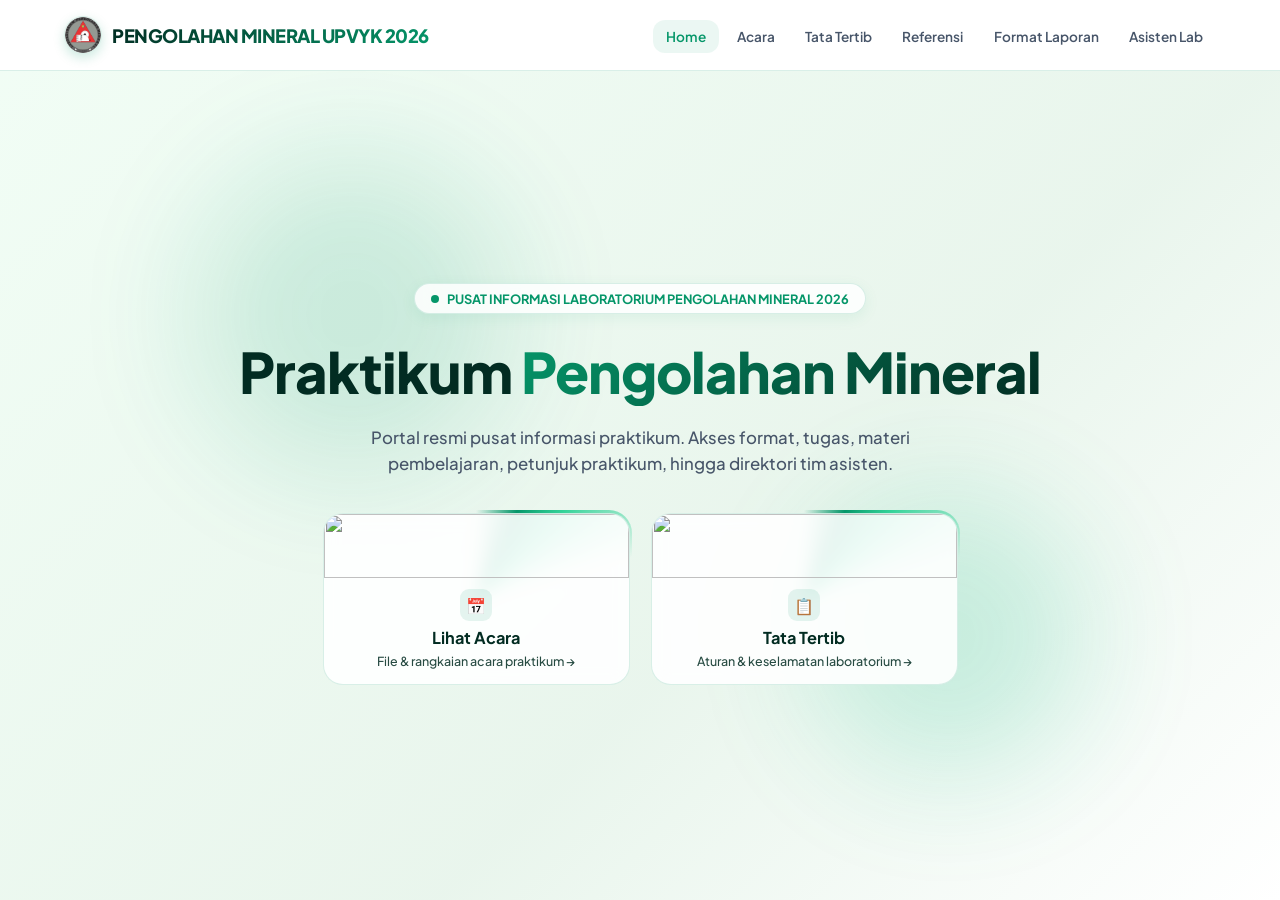
==== index.html @ bc13fc2a "Add files via upload" ====
<!DOCTYPE html>
<html lang="id">
<head>
  <meta charset="UTF-8">
  <meta name="viewport" content="width=device-width, initial-scale=1.0">
  <link rel="icon" type="png" href="logo.png">
  <title>lAB PM 2026</title>

  <!-- Google Fonts: Plus Jakarta Sans -->
  <link rel="preconnect" href="https://fonts.googleapis.com">
  <link rel="preconnect" href="https://fonts.gstatic.com" crossorigin>
  <link href="https://fonts.googleapis.com/css2?family=Plus+Jakarta+Sans:wght@300;400;500;600;700;800&display=swap" rel="stylesheet">

  <!-- CSS terpisah: common.css (nav & dasar, seragam di semua halaman) + index.css (khusus halaman ini) -->
  <link rel="stylesheet" href="css/common.css">
  <link rel="stylesheet" href="css/index.css">
</head>
<body>

  <div class="app-container">
    <!-- NAVBAR (markup seragam di semua halaman) -->
    <header class="top-header">
      <div class="nav-container">
        <a href="index.html" class="brand">
          <div class="brand-logo"><img src="logo.png" alt="Logo Laboratorium Pengolahan Mineral"></div>
          <span>PENGOLAHAN MINERAL UPVYK 2026</span>
        </a>

        <button class="nav-toggle" id="navToggle" aria-label="Buka menu navigasi">
          <span></span><span></span><span></span>
        </button>

        <nav id="mainNav">
          <ul>
            <li><a href="index.html" class="active">Home</a></li>
            <li><a href="acara.html">Acara</a></li>
            <li><a href="tata_tertib.html">Tata Tertib</a></li>
            <li><a href="refrensi.html">Referensi</a></li>
            <li><a href="format_laporan.html">Format Laporan</a></li>
            <li><a href="asiste_lab.html">Asisten Lab</a></li>
          </ul>
        </nav>
      </div>
    </header>

    <!-- HERO SECTION FIT LAYAR -->
    <main class="hero-section">
      <!-- Orbs Animasi Bergerak di Background -->
      <div class="animated-orb orb-1"></div>
      <div class="animated-orb orb-2"></div>

      <div class="hero-container">
        <div class="hero-badge">
          <span class="dot"></span> PUSAT INFORMASI LABORATORIUM PENGOLAHAN MINERAL 2026
        </div>

        <h1 class="hero-title">
          Praktikum <span>Pengolahan Mineral</span>
        </h1>

        <p class="hero-desc">
          Portal resmi pusat informasi praktikum. Akses format, tugas, materi pembelajaran, petunjuk praktikum, hingga direktori tim asisten.
        </p>

        <div class="hero-actions">
          <div class="action-card-glow">
            <a href="acara.html" class="action-card action-card-secondary">
              <div class="action-card-media">
                <img src="https://images.unsplash.com/photo-1600363503477-a8d1d6d57dfc?q=80&w=2022&auto=format&fit=crop&ixlib=rb-4.1.0&ixid=M3wxMjA3fDB8MHxwaG90by1wYWdlfHx8fGVufDB8fHx8fA%3D%3D" alt="" loading="lazy">
              </div>
              <div class="action-card-content">
                <span class="action-card-icon">📅</span>
                <span class="action-card-body">
                  <span class="action-card-title">Lihat Acara</span>
                  <span class="action-card-desc">File & rangkaian acara praktikum  →</span>
                </span>
              </div>
            </a>
          </div>
          <div class="action-card-glow">
            <a href="tata_tertib.html" class="action-card action-card-secondary">
              <div class="action-card-media">
                <img src="https://images.unsplash.com/photo-1562240020-ce31ccb0fa7d?q=80&w=1974&auto=format&fit=crop&ixlib=rb-4.1.0&ixid=M3wxMjA3fDB8MHxwaG90by1wYWdlfHx8fGVufDB8fHx8fA%3D%3D" alt="" loading="lazy">
              </div>
              <div class="action-card-content">
                <span class="action-card-icon">📋</span>
                <span class="action-card-body">
                  <span class="action-card-title">Tata Tertib</span>
                  <span class="action-card-desc">Aturan & keselamatan laboratorium  →</span>
                </span>
              </div>
            </a>
          </div>
        </div>
      </div>
    </main>
  </div>

  <script src="js/common.js"></script>
</body>
</html>
---- css/common.css ----
/* =========================================================
   COMMON.CSS
   Dipakai oleh SEMUA halaman MineralLab 2026.
   Berisi: reset, variabel warna, layout dasar, dan NAVBAR
   yang kini seragam di setiap halaman (index, acara,
   tata_tertib, refrensi, format_laporan, asiste_lab).
   ========================================================= */

* {
  margin: 0;
  padding: 0;
  box-sizing: border-box;
}

:root {
  --primary-green: #059669;
  --dark-green: #022c22;
  --mint-bg: #f0fdf4;
  --mint-soft: #e6f4ea;

  --gradient-main: linear-gradient(135deg, #059669 0%, #022c22 100%);
  --gradient-text: linear-gradient(135deg, #022c22 0%, #059669 100%);
  --gradient-ig: linear-gradient(45deg, #f09433 0%, #e6683c 25%, #dc2743 50%, #cc2366 75%, #bc1888 100%);

  --text-main: #0f172a;
  --text-muted: #475569;
  --white: #ffffff;
  --border-color: rgba(5, 150, 105, 0.15);

  --radius-sm: 12px;
  --radius-md: 20px;
  --radius-lg: 24px;
  --shadow-soft: 0 10px 30px -10px rgba(5, 150, 105, 0.08);
  --shadow-hover: 0 20px 35px -10px rgba(5, 150, 105, 0.18);
}

html, body {
  min-height: 100vh;
  width: 100%;
  background-color: var(--white);
  color: var(--text-main);
  font-family: 'Plus Jakarta Sans', sans-serif;
  -webkit-font-smoothing: antialiased;
  overflow-x: hidden;
}

.app-container {
  min-height: 100vh;
  display: flex;
  flex-direction: column;
  position: relative;
}

/* =========================================================
   NAVBAR (SERAGAM DI SEMUA HALAMAN)
   ========================================================= */

.top-header {
  position: sticky;
  top: 0;
  z-index: 100;
  background: rgba(255, 255, 255, 0.9);
  backdrop-filter: blur(12px);
  -webkit-backdrop-filter: blur(12px);
  border-bottom: 1px solid var(--border-color);
}

.nav-container {
  max-width: 1200px;
  margin: 0 auto;
  display: flex;
  justify-content: space-between;
  align-items: center;
  padding: 1rem 1.5rem;
  gap: 1rem;
}

.brand {
  display: flex;
  align-items: center;
  gap: 10px;
  font-weight: 800;
  font-size: 1.15rem;
  color: var(--dark-green);
  text-decoration: none;
  letter-spacing: -0.5px;
  flex-shrink: 0;
}

.brand-logo {
  width: 38px;
  height: 38px;
  flex-shrink: 0;
  background: var(--white);
  border-radius: 50%;
  display: flex;
  align-items: center;
  justify-content: center;
  overflow: hidden;
  color: var(--white);
  font-size: 1rem;
  box-shadow: 0 4px 12px rgba(5, 150, 105, 0.2);
  border: 1px solid var(--border-color);
}

.brand-logo img {
  width: 100%;
  height: 100%;
  object-fit: contain;
  display: block;
}

.brand span {
  background: var(--gradient-text);
  -webkit-background-clip: text;
  -webkit-text-fill-color: transparent;
}

nav {
  max-width: 100%;
}

.nav-toggle {
  display: none;
  flex-direction: column;
  justify-content: center;
  align-items: center;
  gap: 5px;
  width: 40px;
  height: 40px;
  background: rgba(5, 150, 105, 0.08);
  border: none;
  border-radius: var(--radius-sm);
  cursor: pointer;
  flex-shrink: 0;
}

.nav-toggle span {
  display: block;
  width: 20px;
  height: 2px;
  background: var(--primary-green);
  border-radius: 2px;
  transition: all 0.3s cubic-bezier(0.16, 1, 0.3, 1);
}

.nav-toggle.active span:nth-child(1) { transform: translateY(7px) rotate(45deg); }
.nav-toggle.active span:nth-child(2) { opacity: 0; }
.nav-toggle.active span:nth-child(3) { transform: translateY(-7px) rotate(-45deg); }

nav ul {
  display: flex;
  list-style: none;
  gap: 0.3rem;
  align-items: center;
}

nav a {
  text-decoration: none;
  color: var(--text-muted);
  padding: 0.5rem 0.8rem;
  font-weight: 600;
  font-size: 0.85rem;
  border-radius: var(--radius-sm);
  transition: all 0.2s ease;
  white-space: nowrap;
}

nav a:hover, nav a.active {
  color: var(--primary-green);
  background: rgba(5, 150, 105, 0.08);
}

/* =========================================================
   ELEMEN ANIMASI BACKGROUND (dipakai semua halaman)
   ========================================================= */

.animated-orb {
  position: absolute;
  border-radius: 50%;
  filter: blur(60px);
  z-index: 1;
  pointer-events: none;
  opacity: 0.5;
}

@keyframes floatOrb1 {
  0% { transform: translate(0, 0) scale(1); }
  50% { transform: translate(30px, -20px) scale(1.08); }
  100% { transform: translate(-15px, 15px) scale(0.95); }
}

@keyframes floatOrb2 {
  0% { transform: translate(0, 0) scale(1); }
  50% { transform: translate(-30px, 20px) scale(1.1); }
  100% { transform: translate(20px, -15px) scale(0.9); }
}

@keyframes fadeIn {
  from { opacity: 0; transform: translateY(10px); }
  to { opacity: 1; transform: translateY(0); }
}

@keyframes fadeInUp {
  from { opacity: 0; transform: translateY(20px); }
  to { opacity: 1; transform: translateY(0); }
}

/* =========================================================
   NAVBAR RESPONSIVE (SERAGAM)
   Nav di-scroll horizontal di layar kecil, TIDAK wrap
   ke banyak baris, supaya rapi & konsisten di semua halaman.
   ========================================================= */

@media (max-width: 768px) {
  .nav-container {
    flex-direction: row;
    flex-wrap: wrap;
    justify-content: space-between;
    align-items: center;
    padding: 0.75rem 1rem;
  }

  .nav-toggle {
    display: flex;
  }

  .brand {
    font-size: 0.95rem;
  }

  nav {
    order: 3;
    width: 100%;
    max-height: 0;
    overflow: hidden;
    transition: max-height 0.35s cubic-bezier(0.16, 1, 0.3, 1);
  }

  nav.nav-open {
    max-height: 400px;
    margin-top: 0.75rem;
  }

  nav ul {
    flex-direction: column;
    align-items: stretch;
    width: 100%;
    gap: 0.3rem;
    padding-bottom: 0.5rem;
  }

  nav a {
    display: block;
    width: 100%;
    text-align: center;
    padding: 0.7rem 0.8rem;
    font-size: 0.85rem;
  }
}

@media (max-width: 420px) {
  .brand span {
    display: inline;
  }
}
---- css/index.css ----
/* =========================================================
   INDEX.CSS — khusus halaman Home
   ========================================================= */

/* Kunci tampilan "satu layar penuh" hanya untuk layar besar (tablet ke atas).
   Di HP, tinggi dibiarkan menyesuaikan konten agar tidak terpotong/ada ruang kosong. */
@media (min-width: 769px) {
  html, body {
    height: 100vh;
    overflow: hidden;
  }
  .app-container {
    height: 100vh;
  }
}

/* HERO SECTION (FIT TO SCREEN) */
.hero-section {
  flex: 1;
  flex-shrink: 0;
  position: relative;
  display: flex;
  align-items: center;
  justify-content: center;
  padding: clamp(2.5rem, 8vw, 4rem) clamp(1.25rem, 4vw, 2rem);
  /* Overlay foto + latar hijau keputihan lembut */
  background:
    linear-gradient(135deg, rgba(240, 253, 244, 0.93) 0%, rgba(230, 244, 234, 0.88) 60%, rgba(255, 255, 255, 0.96) 100%),
    url('https://images.unsplash.com/photo-1600363503477-a8d1d6d57dfc?q=80https://images.unsplash.com/photo-1581091226825-a6a2a5aee158?auto=format&fit=crop&q=80&w=1800w=2022https://images.unsplash.com/photo-1581091226825-a6a2a5aee158?auto=format&fit=crop&q=80&w=1800auto=formathttps://images.unsplash.com/photo-1581091226825-a6a2a5aee158?auto=format&fit=crop&q=80&w=1800fit=crophttps://images.unsplash.com/photo-1581091226825-a6a2a5aee158?auto=format&fit=crop&q=80&w=1800ixlib=rb-4.1.0https://images.unsplash.com/photo-1581091226825-a6a2a5aee158?auto=format&fit=crop&q=80&w=1800ixid=M3wxMjA3fDB8MHxwaG90by1wYWdlfHx8fGVufDB8fHx8fA%3D%3D') center/cover no-repeat;
  overflow: hidden;
}

.orb-1 {
  width: clamp(180px, 40vw, 320px);
  height: clamp(180px, 40vw, 320px);
  background: rgba(5, 150, 105, 0.25);
  top: 10%;
  left: 15%;
  opacity: 0.6;
  animation: floatOrb1 12s infinite ease-in-out alternate;
}

.orb-2 {
  width: clamp(160px, 35vw, 280px);
  height: clamp(160px, 35vw, 280px);
  background: rgba(16, 185, 129, 0.3);
  bottom: 15%;
  right: 15%;
  opacity: 0.6;
  animation: floatOrb2 10s infinite ease-in-out alternate;
}

.hero-container {
  max-width: 820px;
  margin: 0 auto;
  text-align: center;
  position: relative;
  z-index: 2;
  display: flex;
  flex-direction: column;
  align-items: center;
}

/* ANIMASI BADGE PULSE */
.hero-badge {
  display: inline-flex;
  align-items: center;
  gap: 8px;
  background: rgba(255, 255, 255, 0.85);
  border: 1px solid var(--border-color);
  padding: 0.4rem 1rem;
  border-radius: 100px;
  font-size: clamp(0.65rem, 2vw, 0.8rem);
  font-weight: 700;
  color: var(--primary-green);
  margin-bottom: clamp(1rem, 3vw, 1.5rem);
  box-shadow: 0 4px 15px rgba(5, 150, 105, 0.08);
  backdrop-filter: blur(8px);
  animation: fadeIn 0.6s ease;
  text-align: center;
  max-width: 100%;
}

.hero-badge .dot {
  width: 8px;
  height: 8px;
  background: var(--primary-green);
  border-radius: 50%;
  box-shadow: 0 0 0 0 rgba(5, 150, 105, 0.7);
  animation: pulseDot 2s infinite;
}

.hero-title {
  font-size: clamp(1.9rem, 6vw, 3.5rem);
  font-weight: 800;
  line-height: 1.2;
  letter-spacing: -1px;
  color: var(--dark-green);
  margin-bottom: clamp(0.8rem, 2vw, 1.2rem);
  animation: fadeInUp 0.8s ease;
}

.hero-title span {
  background: var(--gradient-main);
  -webkit-background-clip: text;
  -webkit-text-fill-color: transparent;
}

.hero-desc {
  font-size: clamp(0.85rem, 2.2vw, 1.05rem);
  color: var(--text-muted);
  line-height: 1.6;
  margin-bottom: clamp(1.25rem, 3vw, 2rem);
  max-width: 620px;
  font-weight: 500;
  animation: fadeInUp 0.8s ease 0.2s both;
}

.hero-actions {
  display: grid;
  grid-template-columns: repeat(2, minmax(0, 1fr));
  gap: 1rem;
  width: 100%;
  max-width: 640px;
  animation: fadeInUp 0.8s ease 0.4s both;
}

.action-card-glow {
  position: relative;
  border-radius: calc(var(--radius-md) + 3px);
  padding: 2.5px;
  overflow: hidden;
  isolation: isolate;
}

.action-card-glow::before {
  content: '';
  position: absolute;
  inset: -60%;
  background: conic-gradient(
    from 0deg,
    transparent 0deg,
    var(--primary-green) 25deg,
    #34d399 45deg,
    transparent 75deg,
    transparent 360deg
  );
  animation: spinBorder 3.5s linear infinite;
}

@keyframes spinBorder {
  to { transform: rotate(360deg); }
}

.action-card {
  position: relative;
  z-index: 1;
  display: flex;
  flex-direction: column;
  border-radius: var(--radius-md);
  overflow: hidden;
  text-decoration: none;
  text-align: left;
  transition: all 0.3s cubic-bezier(0.16, 1, 0.3, 1);
}

.action-card-media {
  position: relative;
  width: 100%;
  height: 64px;
  overflow: hidden;
  flex-shrink: 0;
}

.action-card-media img {
  width: 100%;
  height: 100%;
  object-fit: cover;
  display: block;
  transition: transform 0.4s ease;
}

.action-card:hover .action-card-media img {
  transform: scale(1.06);
}

.action-card-content {
  display: flex;
  flex-direction: column;
  align-items: center;
  text-align: center;
  gap: 0.4rem;
  padding: 0.7rem 1rem 0.85rem;
}

.action-card-icon {
  flex-shrink: 0;
  width: 32px;
  height: 32px;
  border-radius: 9px;
  display: flex;
  align-items: center;
  justify-content: center;
  font-size: 1rem;
}

.action-card-body {
  display: flex;
  flex-direction: column;
  align-items: center;
  gap: 4px;
  min-width: 0;
}

.action-card-title {
  font-weight: 700;
  font-size: 1.02rem;
}

.action-card-desc {
  font-size: 0.78rem;
  font-weight: 500;
  line-height: 1.45;
  opacity: 0.85;
}

.action-card-arrow {
  margin-top: 0.2rem;
  align-self: center;
  font-size: 1.2rem;
  flex-shrink: 0;
  transition: transform 0.3s ease;
}

.action-card:hover .action-card-arrow {
  transform: translateX(4px);
}

.action-card-primary {
  background: var(--gradient-main);
  color: var(--white);
  box-shadow: 0 10px 25px -5px rgba(5, 150, 105, 0.3);
}

.action-card-primary .action-card-icon {
  background: rgba(255, 255, 255, 0.18);
}

.action-card-primary .action-card-desc {
  color: rgba(255, 255, 255, 0.85);
}

.action-card-primary:hover {
  transform: translateY(-3px);
  box-shadow: 0 15px 30px -5px rgba(5, 150, 105, 0.4);
}

.action-card-secondary {
  background: rgba(255, 255, 255, 0.9);
  color: var(--dark-green);
  border: 1px solid var(--border-color);
  backdrop-filter: blur(8px);
}

.action-card-secondary .action-card-icon {
  background: rgba(5, 150, 105, 0.1);
  color: var(--primary-green);
}

.action-card-secondary:hover {
  background: var(--white);
  border-color: rgba(5, 150, 105, 0.4);
  transform: translateY(-3px);
}

@keyframes pulseDot {
  0% {
    transform: scale(0.95);
    box-shadow: 0 0 0 0 rgba(5, 150, 105, 0.7);
  }
  70% {
    transform: scale(1);
    box-shadow: 0 0 0 8px rgba(5, 150, 105, 0);
  }
  100% {
    transform: scale(0.95);
    box-shadow: 0 0 0 0 rgba(5, 150, 105, 0);
  }
}

/* RESPONSIVE */
@media (max-width: 768px) {
  /* Di HP, .app-container hanya punya min-height: 100vh (aturan
     min-width: 769px di atas tidak berlaku di sini), sehingga
     .hero-section (flex: 1) bisa lebih tinggi dari kontennya sendiri.
     align-items: center pada kondisi ini membuat hero-container
     "terjebak" di tengah ruang kosong tersebut, bukan di atas.
     Maka di mobile kita pindah ke flex-start supaya konten selalu
     mulai dari atas, tetap fleksibel mengikuti tinggi konten apa pun
     ukuran layarnya. */
  .hero-section {
    align-items: flex-start;
    padding-top: clamp(2rem, 10vw, 3rem);
    padding-bottom: clamp(2rem, 10vw, 3rem);
  }

  /* Card di-stack 1 kolom, tinggi mengikuti konten (tidak dipaksa
     dengan min-height) supaya seringkas mungkin, dan hero-section
     punya padding-bottom sebagai ruang aman agar card kedua
     (secondary) tidak terlihat terpotong. */
  .hero-actions {
    grid-template-columns: 1fr;
    gap: 0.75rem;
  }

  .action-card-media {
    height: 56px;
  }

  .action-card-title {
    font-size: 0.98rem;
  }

  .action-card-desc {
    font-size: 0.76rem;
  }
}

@media (max-width: 420px) {
  .hero-badge { font-size: 0.62rem; padding: 0.35rem 0.8rem; }
}
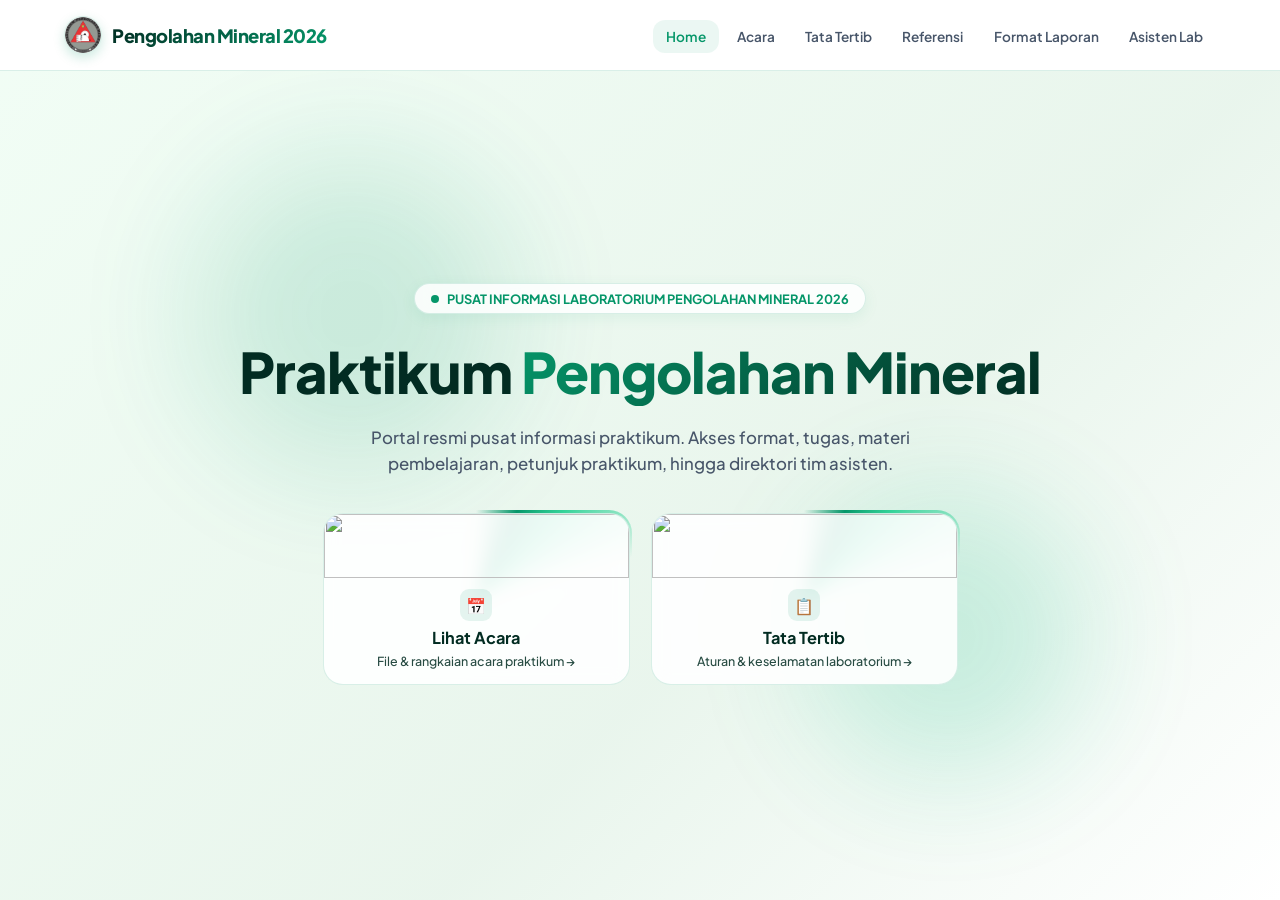
==== commit 2d36ab17: "Add files via upload" ====
--- a/index.html
+++ b/index.html
@@ -4,7 +4,7 @@
   <meta charset="UTF-8">
   <meta name="viewport" content="width=device-width, initial-scale=1.0">
   <link rel="icon" type="png" href="logo.png">
-  <title>lAB PM 2026</title>
+  <title>LAB PM 2026</title>
 
   <!-- Google Fonts: Plus Jakarta Sans -->
   <link rel="preconnect" href="https://fonts.googleapis.com">
@@ -23,7 +23,7 @@
       <div class="nav-container">
         <a href="index.html" class="brand">
           <div class="brand-logo"><img src="logo.png" alt="Logo Laboratorium Pengolahan Mineral"></div>
-          <span>PENGOLAHAN MINERAL UPVYK 2026</span>
+          <span>Pengolahan Mineral 2026</span>
         </a>
 
         <button class="nav-toggle" id="navToggle" aria-label="Buka menu navigasi">
